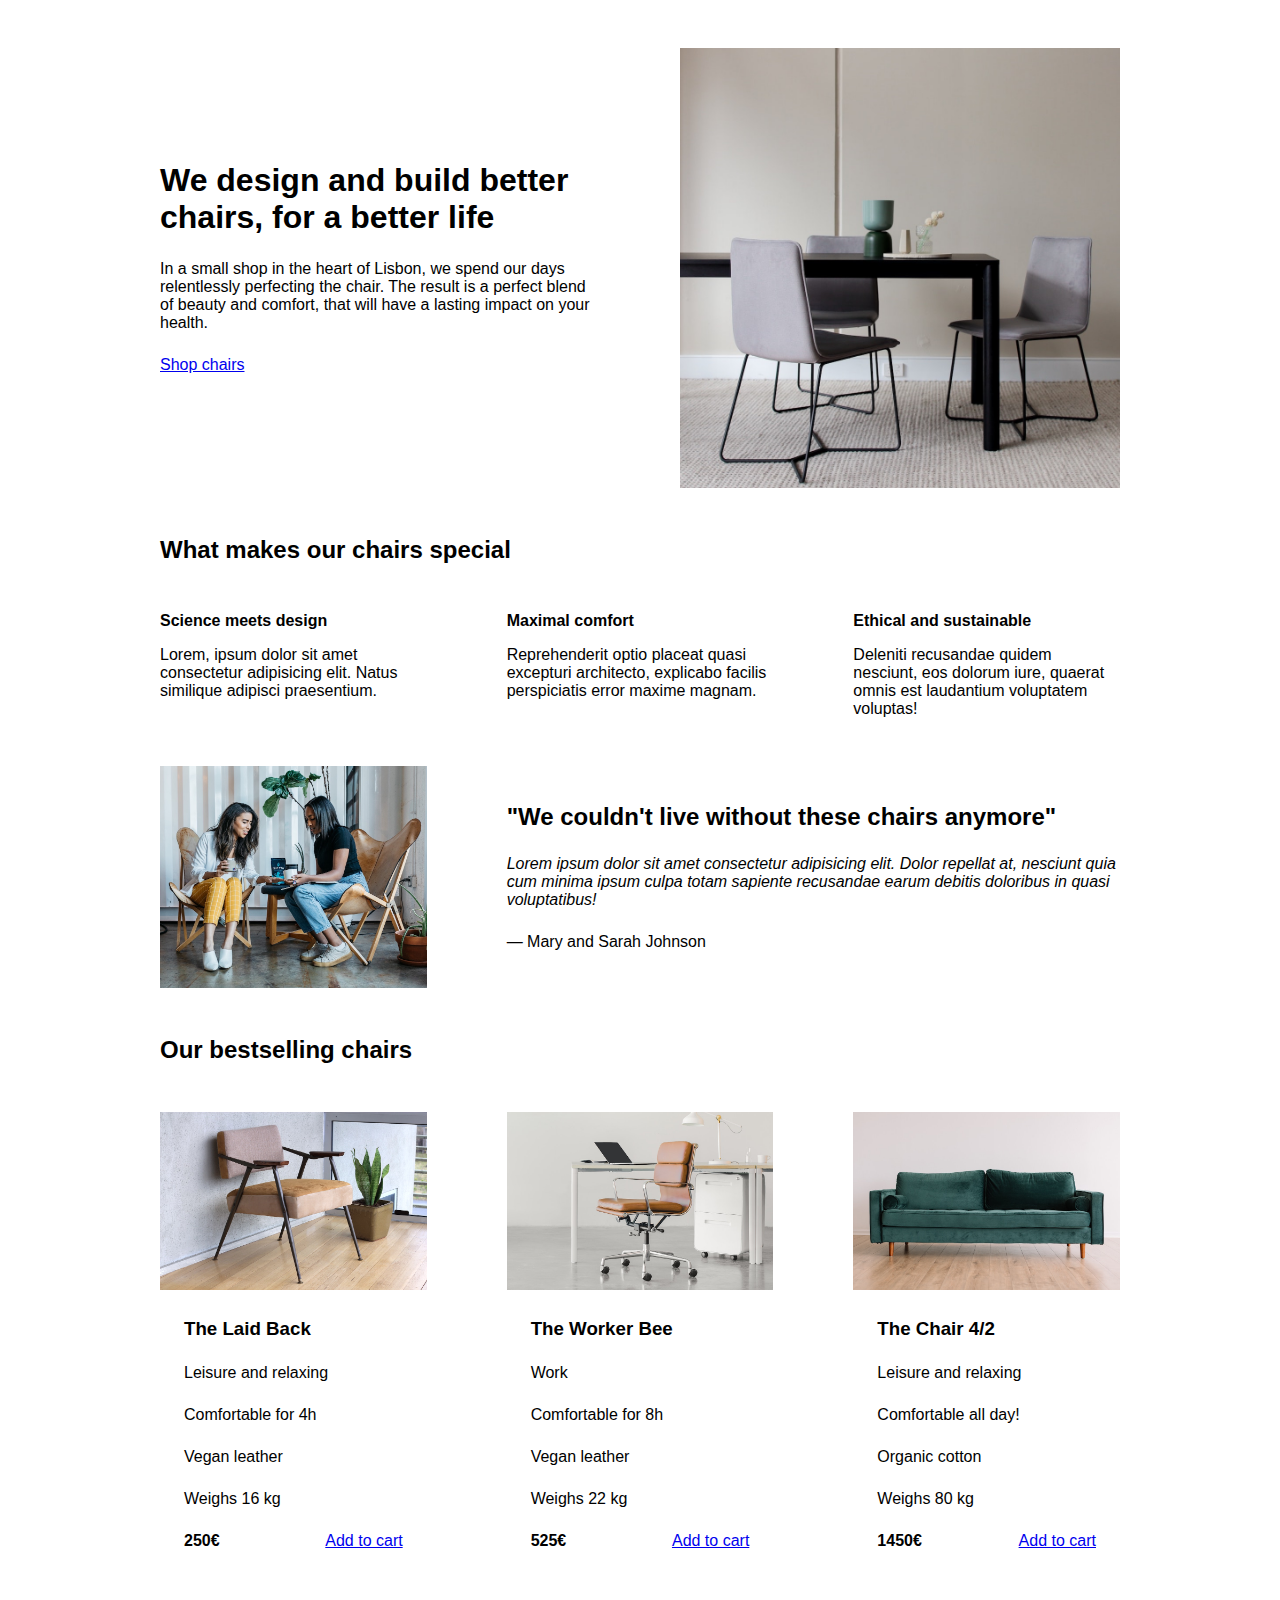
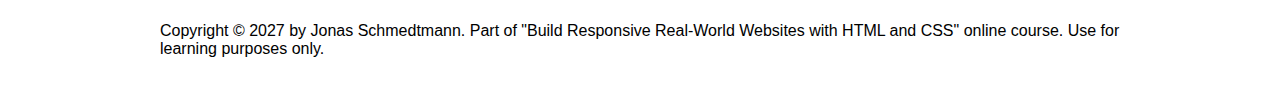
==== 05-Design/index.html @ 6b89450f "next project" ====
<!DOCTYPE html>
<html lang="en">
  <head>
    <meta charset="UTF-8" />
    <meta http-equiv="X-UA-Compatible" content="IE=edge" />
    <meta name="viewport" content="width=device-width, initial-scale=1.0" />

    <link rel="stylesheet" href="style.css" />
    <title>Lisbon Chair Shop</title>
  </head>
  <body>
    <div class="container">
      <header>
        <div class="header-text-box">
          <h1>We design and build better chairs, for a better life</h1>
          <p class="header-text">
            In a small shop in the heart of Lisbon, we spend our days
            relentlessly perfecting the chair. The result is a perfect blend of
            beauty and comfort, that will have a lasting impact on your health.
          </p>
          <a class="btn btn--big" href="#">Shop chairs</a>
        </div>
        <img src="hero.jpg" alt="Photo" />
      </header>

      <section>
        <h2>What makes our chairs special</h2>
        <div class="grid-3-cols">
          <div>
            <p class="features-title"><strong>Science meets design</strong></p>
            <p class="features-text">
              Lorem, ipsum dolor sit amet consectetur adipisicing elit. Natus
              similique adipisci praesentium.
            </p>
          </div>

          <div>
            <p class="features-title">
              <strong>Maximal comfort</strong>
            </p>
            <p class="features-text">
              Reprehenderit optio placeat quasi excepturi architecto, explicabo
              facilis perspiciatis error maxime magnam.
            </p>
          </div>

          <div>
            <p class="features-title">
              <strong>Ethical and sustainable</strong>
            </p>
            <p class="features-text">
              Deleniti recusandae quidem nesciunt, eos dolorum iure, quaerat
              omnis est laudantium voluptatem voluptas!
            </p>
          </div>
        </div>
      </section>

      <section class="testimonial-section">
        <div class="grid-3-cols">
          <img src="customers.jpg" alt="People sitting on chairs" />
          <div class="testimonial-box">
            <h2>"We couldn't live without these chairs anymore"</h2>
            <blockquote class="testimonial-text">
              Lorem ipsum dolor sit amet consectetur adipisicing elit. Dolor
              repellat at, nesciunt quia cum minima ipsum culpa totam sapiente
              recusandae earum debitis doloribus in quasi voluptatibus!
            </blockquote>
            <p class="testimonial-author">&mdash; Mary and Sarah Johnson</p>
          </div>
        </div>
      </section>

      <section>
        <h2>Our bestselling chairs</h2>
        <div class="grid-3-cols">
          <figure class="chair">
            <img src="chair-1.jpg" alt="Chair" />
            <div class="chair-box">
              <h3>The Laid Back</h3>
              <ul class="chair-details">
                <li>
                  <!-- Span is a generic INLINE text element, it doesn't have any meaning. It's like a div element, but inline -->
                  <span>Leisure and relaxing</span>
                </li>
                <li>
                  <span>Comfortable for 4h</span>
                </li>
                <li>
                  <span>Vegan leather</span>
                </li>
                <li>
                  <span>Weighs 16 kg</span>
                </li>
              </ul>
              <div class="chair-price">
                <strong>250€</strong>
                <a href="#" class="btn btn--small">Add to cart</a>
              </div>
            </div>
          </figure>

          <figure class="chair">
            <img src="chair-2.jpg" alt="Chair" />
            <div class="chair-box">
              <h3>The Worker Bee</h3>
              <ul class="chair-details">
                <li>
                  <span>Work</span>
                </li>
                <li>
                  <span>Comfortable for 8h</span>
                </li>
                <li>
                  <span>Vegan leather</span>
                </li>
                <li>
                  <span>Weighs 22 kg</span>
                </li>
              </ul>
              <div class="chair-price">
                <strong>525€</strong>
                <a href="#" class="btn btn--small">Add to cart</a>
              </div>
            </div>
          </figure>

          <figure class="chair">
            <img src="chair-3.jpg" alt="Chair" />
            <div class="chair-box">
              <h3>The Chair 4/2</h3>
              <ul class="chair-details">
                <li>
                  <span>Leisure and relaxing</span>
                </li>
                <li>
                  <span>Comfortable all day!</span>
                </li>
                <li>
                  <span>Organic cotton</span>
                </li>
                <li>
                  <span>Weighs 80 kg</span>
                </li>
              </ul>
              <div class="chair-price">
                <strong>1450€</strong>
                <a href="#" class="btn btn--small">Add to cart</a>
              </div>
            </div>
          </figure>
        </div>
      </section>

      <footer>
        Copyright &copy; 2027 by Jonas Schmedtmann. Part of "Build Responsive
        Real-World Websites with HTML and CSS" online course. Use for learning
        purposes only.
      </footer>
    </div>
  </body>
</html>
---- 05-Design/style.css ----
/*
SPACING SYSTEM (px)
2 / 4 / 8 / 12 / 16 / 24 / 32 / 48 / 64 / 80 / 96 / 128

FONT SIZE SYSTEM (px)
10 / 12 / 14 / 16 / 18 / 20 / 24 / 30 / 36 / 44 / 52 / 62 / 74 / 86 / 98
*/

* {
  margin: 0;
  padding: 0;
  box-sizing: border-box;
}

/* ------------------------ */
/* GENERAL STYLES */
/* ------------------------ */
body {
  font-family: sans-serif;
}

.container {
  width: 960px;
  margin: 0 auto;
}

header,
section {
  margin-bottom: 48px;
}

h2 {
  margin-bottom: 48px;
}

.grid-3-cols {
  display: grid;
  grid-template-columns: repeat(3, 1fr);
  column-gap: 80px;
}

/* ------------------------ */
/* COMPONENT STYLES */
/* ------------------------ */

/* HEADER */
header {
  display: grid;
  grid-template-columns: repeat(2, 1fr);
  column-gap: 80px;
  margin-top: 48px;
}

.header-text-box {
  align-self: center;
}

h1 {
  margin-bottom: 24px;
}

.header-text {
  margin-bottom: 24px;
}

img {
  width: 100%;
}

/* FEATURES */
.features-icon {
}

.features-title {
  margin-bottom: 16px;
}

.features-text {
}

/* TESTIMONIAL */
.testimonial-section {
}

.testimonial-box {
  grid-column: 2 / -1;
  align-self: center;
}

.testimonial-box h2 {
  margin-bottom: 24px;
}

.testimonial-text {
  font-style: italic;
  margin-bottom: 24px;
}

/* CHAIRS */
.chair-box {
  padding: 24px;
}

h3 {
  margin-bottom: 24px;
}

.chair-details {
  list-style: none;
  margin-bottom: 24px;
}

.chair-details li {
  display: flex;
  align-items: center;
  gap: 12px;
  margin-bottom: 24px;
}

.chair-details li:last-child {
  margin-bottom: 0;
}

.chair-icon {
}

.chair-price {
  display: flex;
  justify-content: space-between;
}

footer {
  margin-bottom: 48px;
}
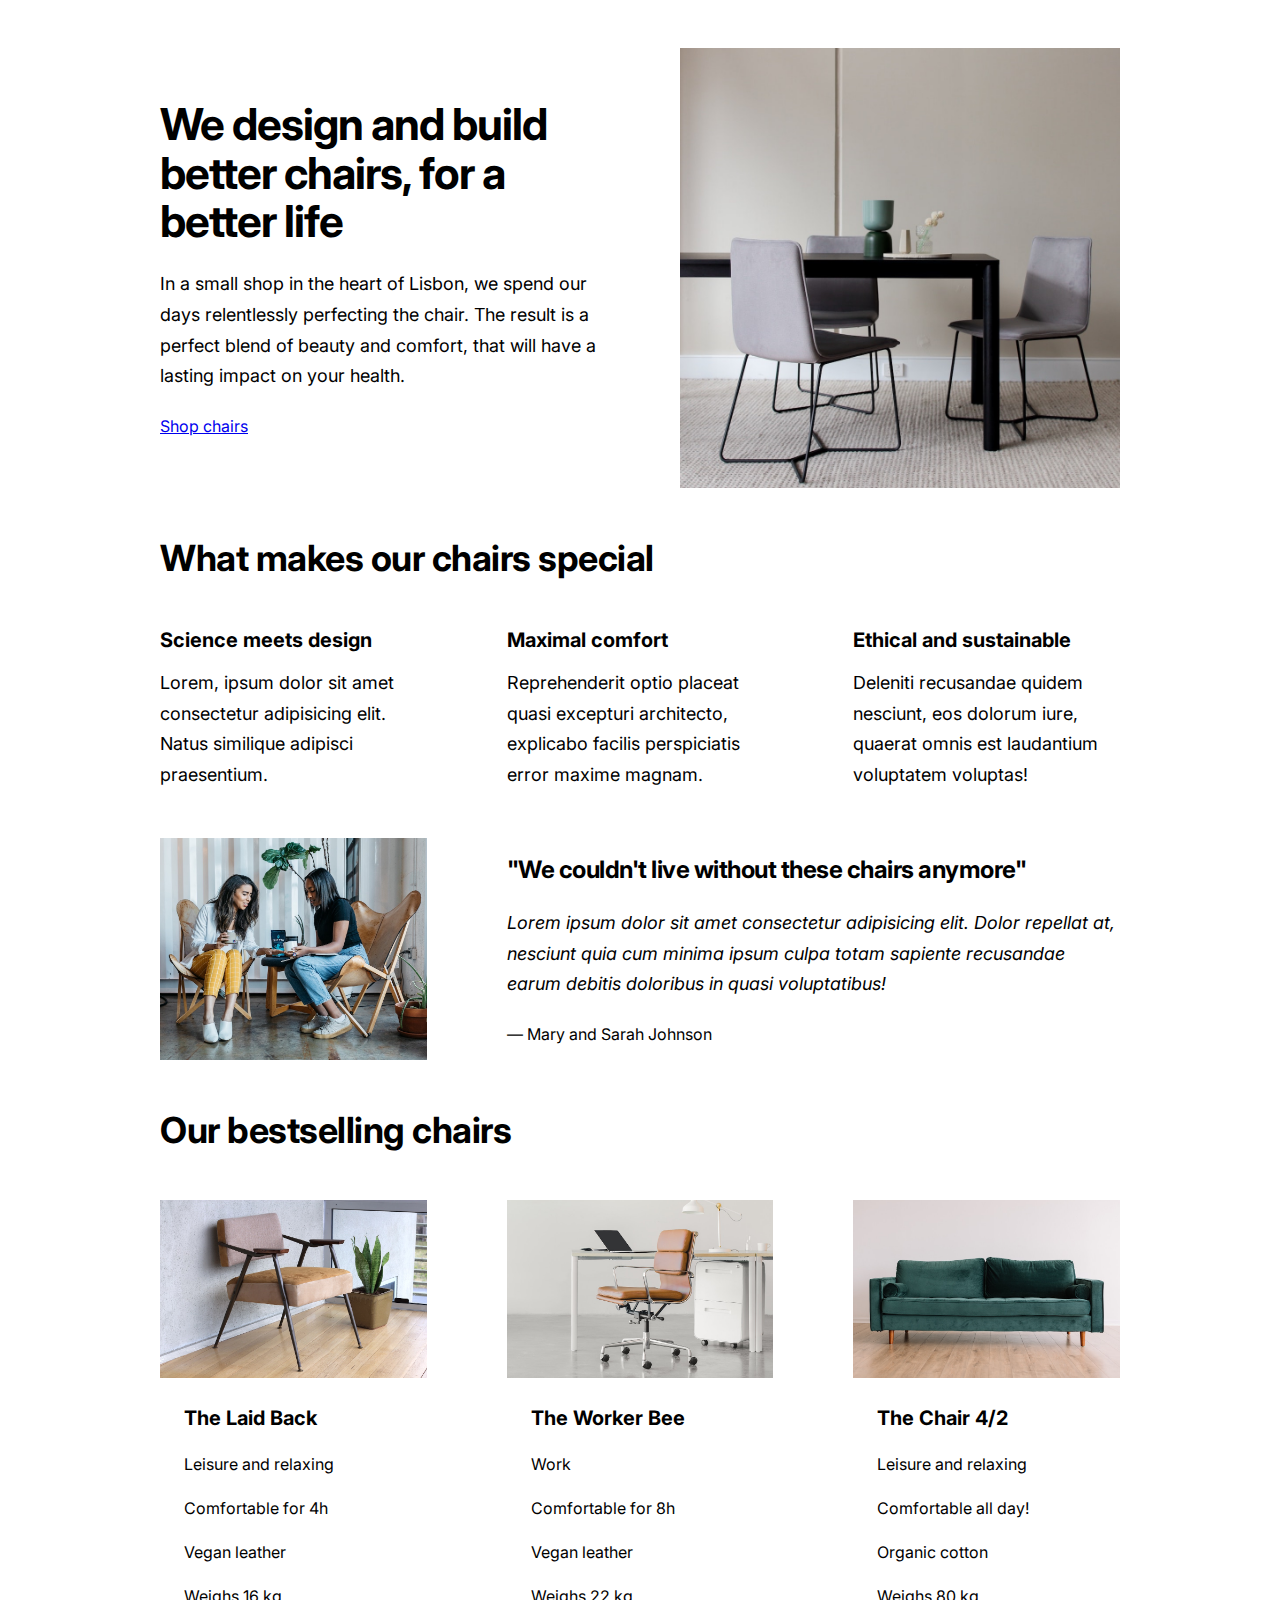
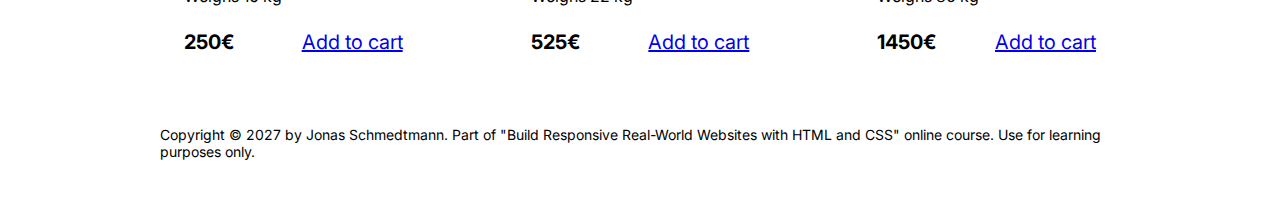
==== commit 70d7bd04: "typography" ====
--- a/05-Design/index.html
+++ b/05-Design/index.html
@@ -4,7 +4,9 @@
     <meta charset="UTF-8" />
     <meta http-equiv="X-UA-Compatible" content="IE=edge" />
     <meta name="viewport" content="width=device-width, initial-scale=1.0" />
-
+    <link rel="preconnect" href="https://fonts.googleapis.com">
+    <link rel="preconnect" href="https://fonts.gstatic.com" crossorigin>
+    <link href="https://fonts.googleapis.com/css2?family=Inter:wght@400;500;700&display=swap" rel="stylesheet">
     <link rel="stylesheet" href="style.css" />
     <title>Lisbon Chair Shop</title>
   </head>
--- a/05-Design/style.css
+++ b/05-Design/style.css
@@ -16,7 +16,7 @@
 /* GENERAL STYLES */
 /* ------------------------ */
 body {
-  font-family: sans-serif;
+  font-family: 'Inter', sans-serif;
 }
 
 .container {
@@ -31,6 +31,8 @@
 
 h2 {
   margin-bottom: 48px;
+  font-size: 36px;
+  letter-spacing: -0.5px;
 }
 
 .grid-3-cols {
@@ -57,10 +59,16 @@
 
 h1 {
   margin-bottom: 24px;
+  font-size: 44px;
+  line-height: 1.1;
+  letter-spacing: -1px;
 }
 
 .header-text {
   margin-bottom: 24px;
+  font-size: 18px;
+  line-height: 1.7;
+
 }
 
 img {
@@ -73,9 +81,13 @@
 
 .features-title {
   margin-bottom: 16px;
+  font-size: 20px;
+
 }
 
 .features-text {
+  font-size: 18px;
+  line-height: 1.7;
 }
 
 /* TESTIMONIAL */
@@ -89,11 +101,15 @@
 
 .testimonial-box h2 {
   margin-bottom: 24px;
+  font-size: 24px;
+
 }
 
 .testimonial-text {
   font-style: italic;
   margin-bottom: 24px;
+  font-size: 18px;
+  line-height: 1.7;
 }
 
 /* CHAIRS */
@@ -103,11 +119,13 @@
 
 h3 {
   margin-bottom: 24px;
+  font-size: 20px;
 }
 
 .chair-details {
   list-style: none;
   margin-bottom: 24px;
+
 }
 
 .chair-details li {
@@ -115,6 +133,7 @@
   align-items: center;
   gap: 12px;
   margin-bottom: 24px;
+
 }
 
 .chair-details li:last-child {
@@ -127,8 +146,10 @@
 .chair-price {
   display: flex;
   justify-content: space-between;
+  font-size: 20px;
 }
 
 footer {
   margin-bottom: 48px;
+  font-size: 14px;
 }
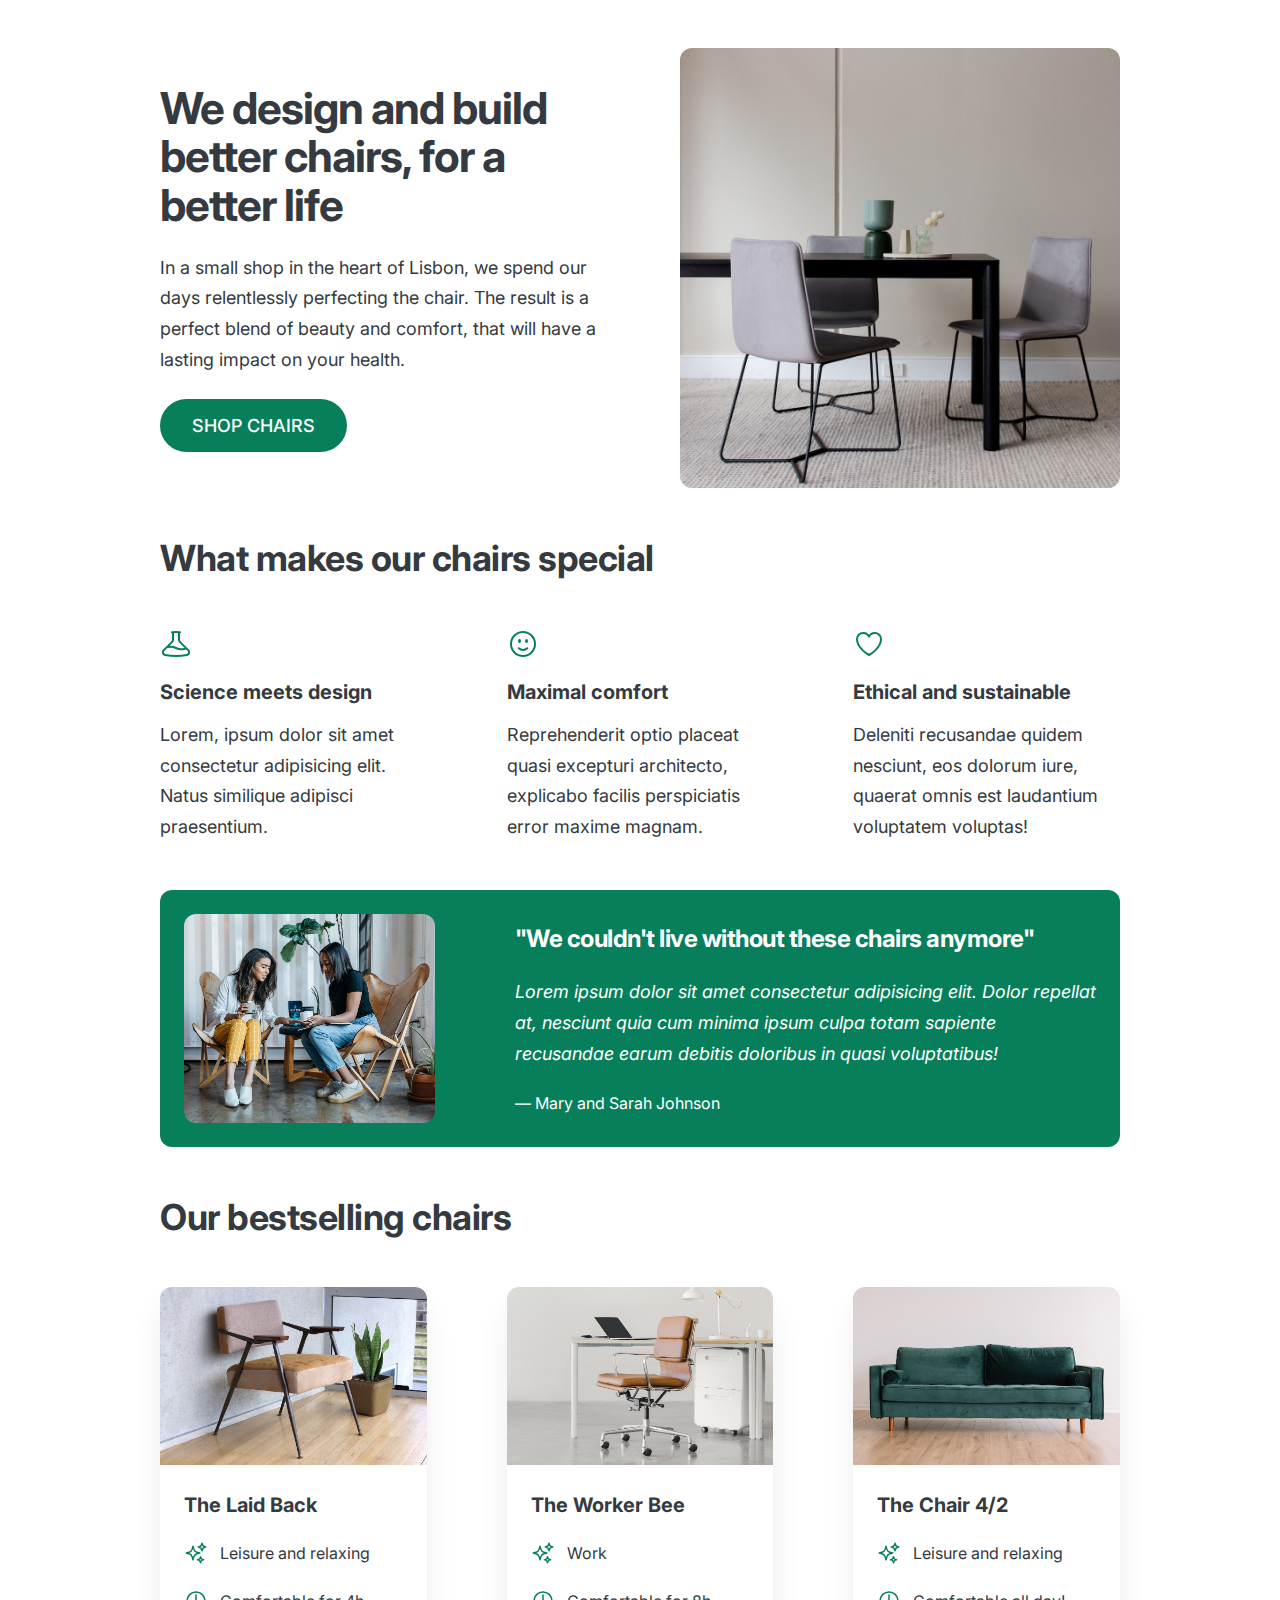
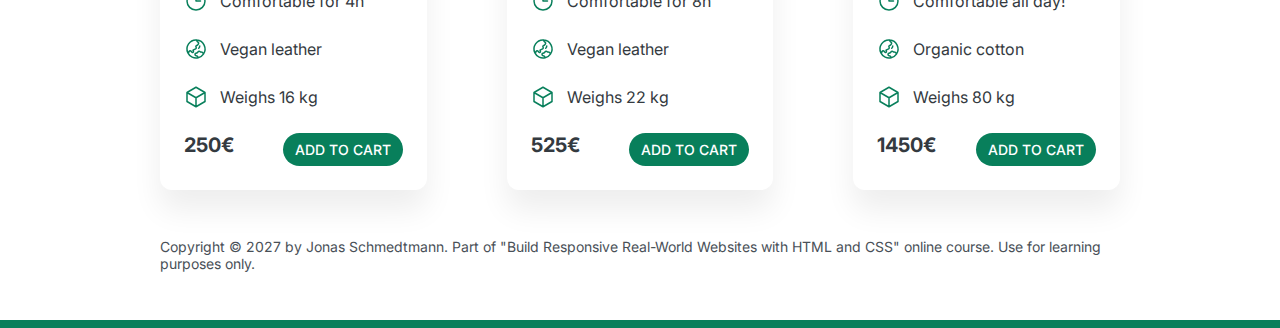
==== commit b9cf9484: "add icons, shadows and border radius" ====
--- a/05-Design/index.html
+++ b/05-Design/index.html
@@ -29,6 +29,9 @@
         <h2>What makes our chairs special</h2>
         <div class="grid-3-cols">
           <div>
+            <svg xmlns="http://www.w3.org/2000/svg" fill="none" viewBox="0 0 24 24" stroke-width="1.5" stroke="currentColor" class="features-icon">
+              <path stroke-linecap="round" stroke-linejoin="round" d="M9.75 3.104v5.714a2.25 2.25 0 01-.659 1.591L5 14.5M9.75 3.104c-.251.023-.501.05-.75.082m.75-.082a24.301 24.301 0 014.5 0m0 0v5.714c0 .597.237 1.17.659 1.591L19.8 15.3M14.25 3.104c.251.023.501.05.75.082M19.8 15.3l-1.57.393A9.065 9.065 0 0112 15a9.065 9.065 0 00-6.23-.693L5 14.5m14.8.8l1.402 1.402c1.232 1.232.65 3.318-1.067 3.611A48.309 48.309 0 0112 21c-2.773 0-5.491-.235-8.135-.687-1.718-.293-2.3-2.379-1.067-3.61L5 14.5" />
+            </svg>            
             <p class="features-title"><strong>Science meets design</strong></p>
             <p class="features-text">
               Lorem, ipsum dolor sit amet consectetur adipisicing elit. Natus
@@ -37,6 +40,10 @@
           </div>
 
           <div>
+            <svg xmlns="http://www.w3.org/2000/svg" fill="none" viewBox="0 0 24 24" stroke-width="1.5" stroke="currentColor" class="features-icon">
+              <path stroke-linecap="round" stroke-linejoin="round" d="M15.182 15.182a4.5 4.5 0 01-6.364 0M21 12a9 9 0 11-18 0 9 9 0 0118 0zM9.75 9.75c0 .414-.168.75-.375.75S9 10.164 9 9.75 9.168 9 9.375 9s.375.336.375.75zm-.375 0h.008v.015h-.008V9.75zm5.625 0c0 .414-.168.75-.375.75s-.375-.336-.375-.75.168-.75.375-.75.375.336.375.75zm-.375 0h.008v.015h-.008V9.75z" />
+            </svg>
+            
             <p class="features-title">
               <strong>Maximal comfort</strong>
             </p>
@@ -47,6 +54,10 @@
           </div>
 
           <div>
+            <svg xmlns="http://www.w3.org/2000/svg" fill="none" viewBox="0 0 24 24" stroke-width="1.5" stroke="currentColor" class="features-icon">
+              <path stroke-linecap="round" stroke-linejoin="round" d="M21 8.25c0-2.485-2.099-4.5-4.688-4.5-1.935 0-3.597 1.126-4.312 2.733-.715-1.607-2.377-2.733-4.313-2.733C5.1 3.75 3 5.765 3 8.25c0 7.22 9 12 9 12s9-4.78 9-12z" />
+            </svg>
+            
             <p class="features-title">
               <strong>Ethical and sustainable</strong>
             </p>
@@ -82,16 +93,31 @@
               <h3>The Laid Back</h3>
               <ul class="chair-details">
                 <li>
+                  <svg xmlns="http://www.w3.org/2000/svg" fill="none" viewBox="0 0 24 24" stroke-width="1.5" stroke="currentColor" class="chair-icon">
+                    <path stroke-linecap="round" stroke-linejoin="round" d="M9.813 15.904L9 18.75l-.813-2.846a4.5 4.5 0 00-3.09-3.09L2.25 12l2.846-.813a4.5 4.5 0 003.09-3.09L9 5.25l.813 2.846a4.5 4.5 0 003.09 3.09L15.75 12l-2.846.813a4.5 4.5 0 00-3.09 3.09zM18.259 8.715L18 9.75l-.259-1.035a3.375 3.375 0 00-2.455-2.456L14.25 6l1.036-.259a3.375 3.375 0 002.455-2.456L18 2.25l.259 1.035a3.375 3.375 0 002.456 2.456L21.75 6l-1.035.259a3.375 3.375 0 00-2.456 2.456zM16.894 20.567L16.5 21.75l-.394-1.183a2.25 2.25 0 00-1.423-1.423L13.5 18.75l1.183-.394a2.25 2.25 0 001.423-1.423l.394-1.183.394 1.183a2.25 2.25 0 001.423 1.423l1.183.394-1.183.394a2.25 2.25 0 00-1.423 1.423z" />
+                  </svg>
                   <!-- Span is a generic INLINE text element, it doesn't have any meaning. It's like a div element, but inline -->
                   <span>Leisure and relaxing</span>
                 </li>
                 <li>
+                  <svg xmlns="http://www.w3.org/2000/svg" fill="none" viewBox="0 0 24 24" stroke-width="1.5" stroke="currentColor" class="chair-icon">
+                    <path stroke-linecap="round" stroke-linejoin="round" d="M12 6v6h4.5m4.5 0a9 9 0 11-18 0 9 9 0 0118 0z" />
+                  </svg>
+                  
                   <span>Comfortable for 4h</span>
                 </li>
                 <li>
+                  <svg xmlns="http://www.w3.org/2000/svg" fill="none" viewBox="0 0 24 24" stroke-width="1.5" stroke="currentColor" class="chair-icon">
+                    <path stroke-linecap="round" stroke-linejoin="round" d="M12.75 3.03v.568c0 .334.148.65.405.864l1.068.89c.442.369.535 1.01.216 1.49l-.51.766a2.25 2.25 0 01-1.161.886l-.143.048a1.107 1.107 0 00-.57 1.664c.369.555.169 1.307-.427 1.605L9 13.125l.423 1.059a.956.956 0 01-1.652.928l-.679-.906a1.125 1.125 0 00-1.906.172L4.5 15.75l-.612.153M12.75 3.031a9 9 0 00-8.862 12.872M12.75 3.031a9 9 0 016.69 14.036m0 0l-.177-.529A2.25 2.25 0 0017.128 15H16.5l-.324-.324a1.453 1.453 0 00-2.328.377l-.036.073a1.586 1.586 0 01-.982.816l-.99.282c-.55.157-.894.702-.8 1.267l.073.438c.08.474.49.821.97.821.846 0 1.598.542 1.865 1.345l.215.643m5.276-3.67a9.012 9.012 0 01-5.276 3.67m0 0a9 9 0 01-10.275-4.835M15.75 9c0 .896-.393 1.7-1.016 2.25" />
+                  </svg>
+                  
                   <span>Vegan leather</span>
                 </li>
                 <li>
+                  <svg xmlns="http://www.w3.org/2000/svg" fill="none" viewBox="0 0 24 24" stroke-width="1.5" stroke="currentColor" class="chair-icon">
+                    <path stroke-linecap="round" stroke-linejoin="round" d="M21 7.5l-9-5.25L3 7.5m18 0l-9 5.25m9-5.25v9l-9 5.25M3 7.5l9 5.25M3 7.5v9l9 5.25m0-9v9" />
+                  </svg>
+                  
                   <span>Weighs 16 kg</span>
                 </li>
               </ul>
@@ -108,15 +134,27 @@
               <h3>The Worker Bee</h3>
               <ul class="chair-details">
                 <li>
+                  <svg xmlns="http://www.w3.org/2000/svg" fill="none" viewBox="0 0 24 24" stroke-width="1.5" stroke="currentColor" class="chair-icon">
+                    <path stroke-linecap="round" stroke-linejoin="round" d="M9.813 15.904L9 18.75l-.813-2.846a4.5 4.5 0 00-3.09-3.09L2.25 12l2.846-.813a4.5 4.5 0 003.09-3.09L9 5.25l.813 2.846a4.5 4.5 0 003.09 3.09L15.75 12l-2.846.813a4.5 4.5 0 00-3.09 3.09zM18.259 8.715L18 9.75l-.259-1.035a3.375 3.375 0 00-2.455-2.456L14.25 6l1.036-.259a3.375 3.375 0 002.455-2.456L18 2.25l.259 1.035a3.375 3.375 0 002.456 2.456L21.75 6l-1.035.259a3.375 3.375 0 00-2.456 2.456zM16.894 20.567L16.5 21.75l-.394-1.183a2.25 2.25 0 00-1.423-1.423L13.5 18.75l1.183-.394a2.25 2.25 0 001.423-1.423l.394-1.183.394 1.183a2.25 2.25 0 001.423 1.423l1.183.394-1.183.394a2.25 2.25 0 00-1.423 1.423z" />
+                  </svg>
                   <span>Work</span>
                 </li>
                 <li>
+                  <svg xmlns="http://www.w3.org/2000/svg" fill="none" viewBox="0 0 24 24" stroke-width="1.5" stroke="currentColor" class="chair-icon">
+                    <path stroke-linecap="round" stroke-linejoin="round" d="M12 6v6h4.5m4.5 0a9 9 0 11-18 0 9 9 0 0118 0z" />
+                  </svg>
                   <span>Comfortable for 8h</span>
                 </li>
                 <li>
+                  <svg xmlns="http://www.w3.org/2000/svg" fill="none" viewBox="0 0 24 24" stroke-width="1.5" stroke="currentColor" class="chair-icon">
+                    <path stroke-linecap="round" stroke-linejoin="round" d="M12.75 3.03v.568c0 .334.148.65.405.864l1.068.89c.442.369.535 1.01.216 1.49l-.51.766a2.25 2.25 0 01-1.161.886l-.143.048a1.107 1.107 0 00-.57 1.664c.369.555.169 1.307-.427 1.605L9 13.125l.423 1.059a.956.956 0 01-1.652.928l-.679-.906a1.125 1.125 0 00-1.906.172L4.5 15.75l-.612.153M12.75 3.031a9 9 0 00-8.862 12.872M12.75 3.031a9 9 0 016.69 14.036m0 0l-.177-.529A2.25 2.25 0 0017.128 15H16.5l-.324-.324a1.453 1.453 0 00-2.328.377l-.036.073a1.586 1.586 0 01-.982.816l-.99.282c-.55.157-.894.702-.8 1.267l.073.438c.08.474.49.821.97.821.846 0 1.598.542 1.865 1.345l.215.643m5.276-3.67a9.012 9.012 0 01-5.276 3.67m0 0a9 9 0 01-10.275-4.835M15.75 9c0 .896-.393 1.7-1.016 2.25" />
+                  </svg>
                   <span>Vegan leather</span>
                 </li>
                 <li>
+                  <svg xmlns="http://www.w3.org/2000/svg" fill="none" viewBox="0 0 24 24" stroke-width="1.5" stroke="currentColor" class="chair-icon">
+                    <path stroke-linecap="round" stroke-linejoin="round" d="M21 7.5l-9-5.25L3 7.5m18 0l-9 5.25m9-5.25v9l-9 5.25M3 7.5l9 5.25M3 7.5v9l9 5.25m0-9v9" />
+                  </svg>
                   <span>Weighs 22 kg</span>
                 </li>
               </ul>
@@ -133,15 +171,27 @@
               <h3>The Chair 4/2</h3>
               <ul class="chair-details">
                 <li>
+                  <svg xmlns="http://www.w3.org/2000/svg" fill="none" viewBox="0 0 24 24" stroke-width="1.5" stroke="currentColor" class="chair-icon">
+                    <path stroke-linecap="round" stroke-linejoin="round" d="M9.813 15.904L9 18.75l-.813-2.846a4.5 4.5 0 00-3.09-3.09L2.25 12l2.846-.813a4.5 4.5 0 003.09-3.09L9 5.25l.813 2.846a4.5 4.5 0 003.09 3.09L15.75 12l-2.846.813a4.5 4.5 0 00-3.09 3.09zM18.259 8.715L18 9.75l-.259-1.035a3.375 3.375 0 00-2.455-2.456L14.25 6l1.036-.259a3.375 3.375 0 002.455-2.456L18 2.25l.259 1.035a3.375 3.375 0 002.456 2.456L21.75 6l-1.035.259a3.375 3.375 0 00-2.456 2.456zM16.894 20.567L16.5 21.75l-.394-1.183a2.25 2.25 0 00-1.423-1.423L13.5 18.75l1.183-.394a2.25 2.25 0 001.423-1.423l.394-1.183.394 1.183a2.25 2.25 0 001.423 1.423l1.183.394-1.183.394a2.25 2.25 0 00-1.423 1.423z" />
+                  </svg>
                   <span>Leisure and relaxing</span>
                 </li>
                 <li>
+                  <svg xmlns="http://www.w3.org/2000/svg" fill="none" viewBox="0 0 24 24" stroke-width="1.5" stroke="currentColor" class="chair-icon">
+                    <path stroke-linecap="round" stroke-linejoin="round" d="M12 6v6h4.5m4.5 0a9 9 0 11-18 0 9 9 0 0118 0z" />
+                  </svg>
                   <span>Comfortable all day!</span>
                 </li>
                 <li>
+                  <svg xmlns="http://www.w3.org/2000/svg" fill="none" viewBox="0 0 24 24" stroke-width="1.5" stroke="currentColor" class="chair-icon">
+                    <path stroke-linecap="round" stroke-linejoin="round" d="M12.75 3.03v.568c0 .334.148.65.405.864l1.068.89c.442.369.535 1.01.216 1.49l-.51.766a2.25 2.25 0 01-1.161.886l-.143.048a1.107 1.107 0 00-.57 1.664c.369.555.169 1.307-.427 1.605L9 13.125l.423 1.059a.956.956 0 01-1.652.928l-.679-.906a1.125 1.125 0 00-1.906.172L4.5 15.75l-.612.153M12.75 3.031a9 9 0 00-8.862 12.872M12.75 3.031a9 9 0 016.69 14.036m0 0l-.177-.529A2.25 2.25 0 0017.128 15H16.5l-.324-.324a1.453 1.453 0 00-2.328.377l-.036.073a1.586 1.586 0 01-.982.816l-.99.282c-.55.157-.894.702-.8 1.267l.073.438c.08.474.49.821.97.821.846 0 1.598.542 1.865 1.345l.215.643m5.276-3.67a9.012 9.012 0 01-5.276 3.67m0 0a9 9 0 01-10.275-4.835M15.75 9c0 .896-.393 1.7-1.016 2.25" />
+                  </svg>
                   <span>Organic cotton</span>
                 </li>
                 <li>
+                  <svg xmlns="http://www.w3.org/2000/svg" fill="none" viewBox="0 0 24 24" stroke-width="1.5" stroke="currentColor" class="chair-icon">
+                    <path stroke-linecap="round" stroke-linejoin="round" d="M21 7.5l-9-5.25L3 7.5m18 0l-9 5.25m9-5.25v9l-9 5.25M3 7.5l9 5.25M3 7.5v9l9 5.25m0-9v9" />
+                  </svg>
                   <span>Weighs 80 kg</span>
                 </li>
               </ul>
--- a/05-Design/style.css
+++ b/05-Design/style.css
@@ -6,6 +6,10 @@
 10 / 12 / 14 / 16 / 18 / 20 / 24 / 30 / 36 / 44 / 52 / 62 / 74 / 86 / 98
 */
 
+/* 
+MAIN COLOR: #087f5b
+GRAY COLOR: #343a40
+ */
 * {
   margin: 0;
   padding: 0;
@@ -17,6 +21,8 @@
 /* ------------------------ */
 body {
   font-family: 'Inter', sans-serif;
+  color: #343a40;
+  border-bottom: 8px solid #087f5b;
 }
 
 .container {
@@ -39,6 +45,38 @@
   display: grid;
   grid-template-columns: repeat(3, 1fr);
   column-gap: 80px;
+}
+
+.btn:link,
+.btn:visited {
+  background-color: #087f5b;
+  color: #fff; 
+  text-decoration: none;
+  text-transform: uppercase;
+  font-weight: 500;
+  
+  display: inline-block;
+  border-radius: 100px;
+}
+
+.btn:hover,
+.btn:active {
+  background-color: #099268;
+}
+
+.btn--big{
+  font-size: 18px;
+  padding: 16px 32px;
+}
+
+.btn--small {
+font-size: 14px;
+padding: 8px 12px;
+
+}
+
+img {
+  border-radius: 12px;
 }
 
 /* ------------------------ */
@@ -77,6 +115,10 @@
 
 /* FEATURES */
 .features-icon {
+  stroke: #087f5b;
+  width: 32px;
+  height: 32px;
+  margin-bottom: 16px;
 }
 
 .features-title {
@@ -92,6 +134,10 @@
 
 /* TESTIMONIAL */
 .testimonial-section {
+  background-color: #087f5b;
+  color: #fff;
+  padding: 24px;
+  border-radius: 12px;
 }
 
 .testimonial-box {
@@ -113,6 +159,16 @@
 }
 
 /* CHAIRS */
+.chair {
+  box-shadow: 0px 20px 30px 0px rgba(0, 0, 0, 0.07);
+  border-radius: 12px;
+}
+
+.chair img {
+  border-bottom-left-radius: 0;
+  border-bottom-right-radius: 0;
+}
+
 .chair-box {
   padding: 24px;
 }
@@ -141,6 +197,9 @@
 }
 
 .chair-icon {
+  stroke: #087f5b;
+  width: 24px;
+  height: 24px;
 }
 
 .chair-price {
@@ -152,4 +211,5 @@
 footer {
   margin-bottom: 48px;
   font-size: 14px;
-}
+  color: #495057;
+}
